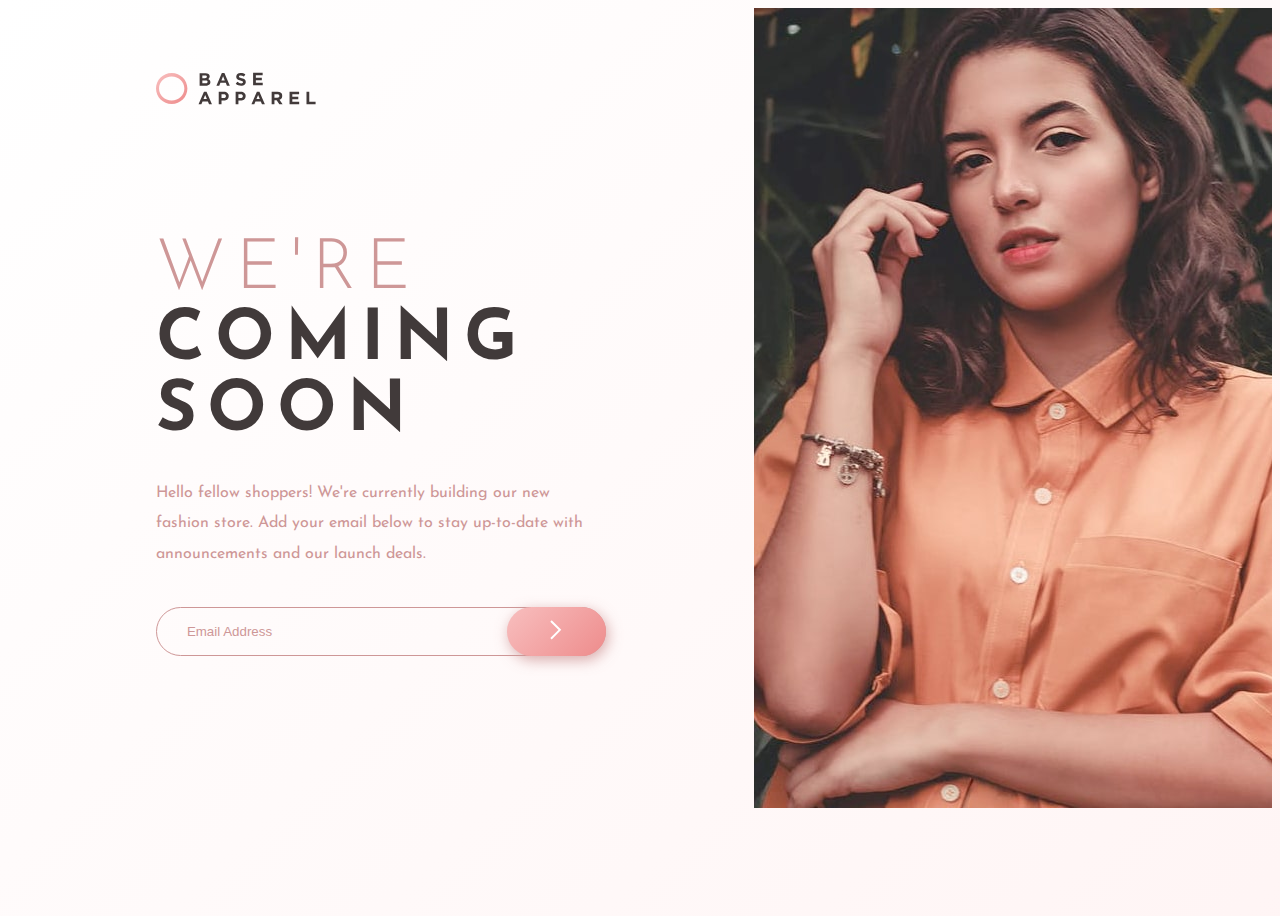
==== COMING SOON (ass5)/index.html @ bc5ec9ff "Add files via upload" ====
<!DOCTYPE html>
<html lang="en">
<head>
  <meta charset="UTF-8">
  <meta name="viewport" content="width=device-width, initial-scale=1.0">
  <title>Frontend Mentor | Base Apparel coming soon page</title>
  <link rel="icon" type="image/png" sizes="32x32" href="./images/favicon-32x32.png">
  <link rel="stylesheet" type="text/css" href="./css/normalize.css">
  <link rel="stylesheet" type="text/css" href="style.css">
</head>
<body>
  <div class="container">

    <header>
      <div class="logo">
        <a href="#" id="logo"><img src="./images/logo.svg" alt="Site logo"></a>
      </div>
    </header>

    <section class="hero-image">
      <picture>
        <source srcset="./images/hero-desktop.jpg" media="(min-width: 376px)">
        <img class="hero-mobile" src="./images/hero-mobile.jpg"  alt="Hero image for mobile"/>
      </picture>
  </section> 
    <main>
      <section class="form-intro">

        <div class="intro-text">

        <h1 class="title">
          <span>We're</span>
          <br/>
          coming
          <br/>
          soon
        </h1>
        <p class="description">Hello fellow shoppers! We're currently building our new fashion store.
        Add your email below to stay up-to-date with announcements and our launch deals.</p>

      </div> 

        <form class="signup-form" novalidate>
            <label for="email"></label>
            <input type="email" name="email" id="email" placeholder="Email Address">
            <span class="error-icon"><img src="./images/icon-error.svg" alt="Form validation error icon"></span>
            <button class="btn-submit" aria-label="Submit form"><img src="./images/icon-arrow.svg" alt="Form submit button arrow icon"></button>
            <p class="validation-message"></p>
        </form>

      </section>
    </main>
</div>
 
  <script src="script.js"></script>

  </body>
</html>
---- COMING SOON (ass5)/style.css ----
/* --- Fonts --- */

@import url("https://fonts.googleapis.com/css?family=Josefin+Sans:300,400,600&display=swap");

/* --- General --- */

* {
  box-sizing: border-box;
}

input, button {
  border: 0;
}

html {
  font-size: 62.5%; /* 1rem = 10px */
}

body {
  font-family: 'Josefin Sans', sans-serif;
  font-size: 1.6rem;
  font-weight: 400;
  background-image: linear-gradient(135deg, hsl(0, 0%, 100%), hsl(0, 100%, 98%));
}

.container {
  overflow: hidden;
}

/* --- Layout --- */

header, main {
  width: calc(100% - 3rem);
  margin: 0 auto;
}

/* --- Header --- */

header {
 padding-top: 4.2rem;
 padding-bottom: 4.2rem;
}

#logo img {
  width: 10rem;
}

.hero-image {
  margin-bottom: 6.6rem;
}

/* --- Form Intro Text --- */

.form-intro .intro-text {
  text-align: center;
}

.title {
  text-transform: uppercase;
  font-size: 4rem;
  letter-spacing: 5px;
  color: hsl(0, 6%, 24%);
  margin-bottom: 30px;
}

.title span {
  font-weight: 300;
  color: hsl(0, 36%, 70%);
}

.description {
  line-height: 1.9;
  color: hsl(0, 36%, 70%);
  margin-bottom: 38px;
}

/* --- Signup Form --- */

.signup-form {
  display: grid;
  grid-template-columns: 68% 10% 1fr;
  grid-template-rows: 1fr 1fr;
}

input[type="email"] {
  width: 100%;
  border: 0.5px solid hsl(0, 36%, 70%);
  padding: 16px 0 16px 30px;
  border-radius: 35px;
  grid-column: 1/4;
  grid-row: 1/2;
  background: transparent;
}

#email::placeholder {
  color: hsl(0, 36%, 70%);
}

#email.error {
  border: 2px solid hsl(0, 93%, 68%);
}

.btn-submit {
  background-image: linear-gradient(135deg, hsl(0, 80%, 86%), hsl(0, 74%, 74%));
  box-shadow: 2px 4px 14px hsla(0, 36%, 70%, 0.8);
  padding: 0;
  border-radius: 35px;
  grid-column: 3/4;
  grid-row: 1/2;
  cursor: pointer;
  position: relative;
  z-index: 1;
}

.btn-submit::before {
  position: absolute;
  content: "";
  top: 0;
  right: 0;
  bottom: 0;
  left: 0;
  border-radius: 35px;
  background-image: linear-gradient(135deg, hsl(2, 82%, 92%), hsl(359, 74%, 88%));
  z-index: -1;
  transition: opacity 0.5s linear;
  opacity: 0;
}

.btn-submit:hover::before {
  opacity: 1;
}

.btn-submit:hover {
  box-shadow: 2px 4px 14px hsl(0, 36%, 70%);
}

#email:focus, .btn-submit:focus {
  outline: thin dotted hsl(0, 36%, 70%);
  outline-offset: -2px;
}

.error-icon {
  display: none;
}

.error-icon.visible {
  display: inline;
  grid-column: 2/3;
  grid-row: 1;
  align-self: center;
}

.error-icon img {
  vertical-align: middle;
}

.validation-message {
  grid-column: 1/2;
  grid-row: 2/3;
  padding-left: 30px;
}


/* --- Media Queries --- */

@media (min-width: 611px) {

  body {
    background: linear-gradient(135deg, hsl(0, 0%, 100%), hsl(0, 100%, 98%));
  }

  .container {
    display: grid;
    grid-template-columns: 59% 41%;
    grid-template-rows: 1fr 4fr;
    min-height: 100vh;
    margin: 0 auto;
    background: url(../images/bg-pattern-desktop.svg);
    background-size: cover;
    background-position: center center;
  }

  header, main {
    max-width: 45rem;
    width: calc(100% - 8rem);
  }

  header {
    grid-column: 1 / 2;
    grid-row: 1 / 2;
    padding-top: 6.4rem;
  }

  #logo img {
    width: 16rem;
  }

  .hero-image {
    grid-column: 2;
    grid-row: 1 / 3;
    margin: 0;
    max-width: 100%;
  }

  main {
    grid-column: 1 / 2;
    grid-row: 2 / 3;
  }

  .form-intro .intro-text {
    text-align: left;
  }

  .title {
    font-size: 5rem;
    letter-spacing: 10px;
  }


@media (min-width: 1024px) {

  header, main{
    width: calc(100% - 10rem);
  }

  .title {
    font-size: 7rem;
  }
}

@media (min-width: 1280px) {
  header, main {
    width: calc(100% - 14rem);
  }
}

@media (min-width: 1440px) {

  header, main {
    width: calc(100% - 16.4rem);
  }
}
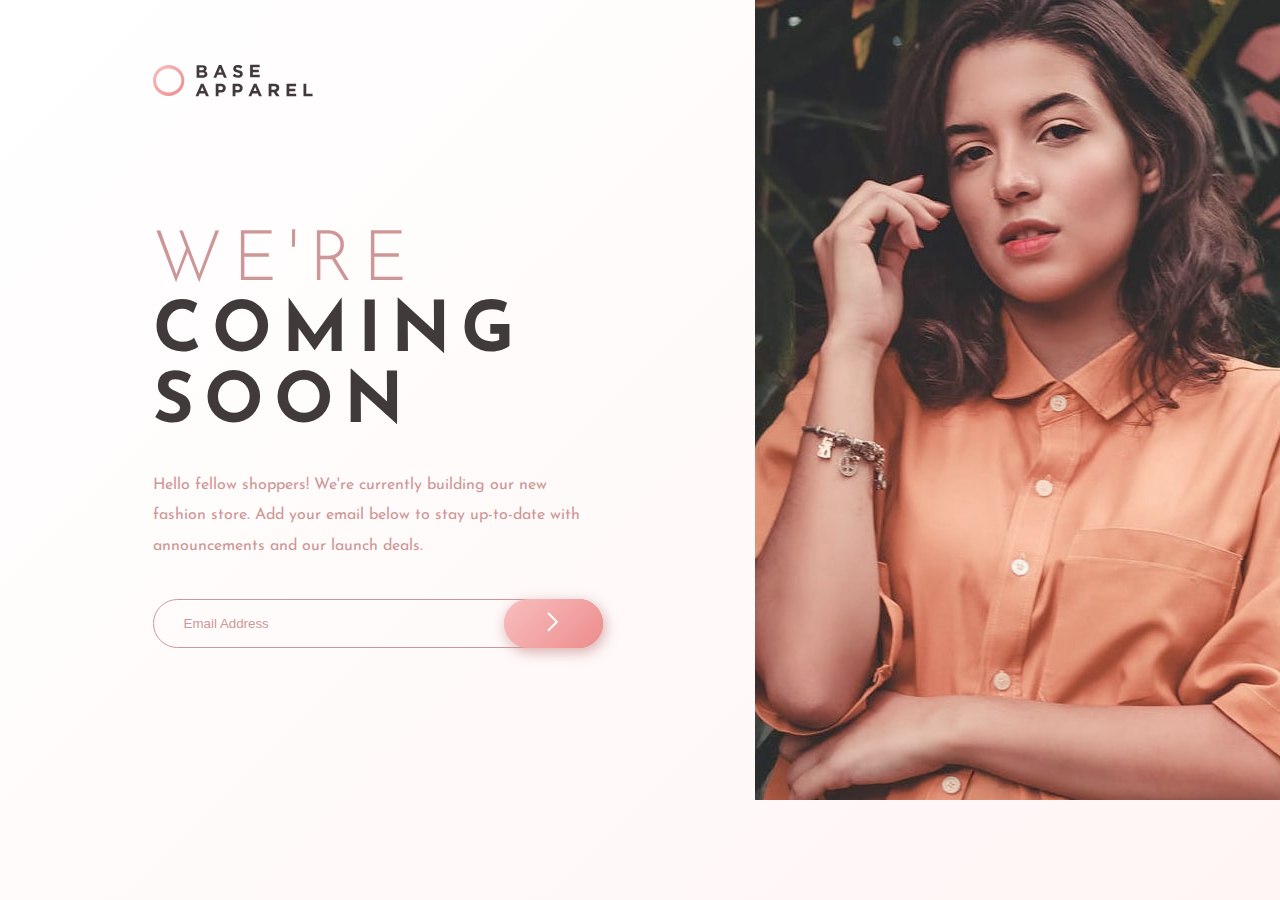
==== commit 1aba04b2: "Update index.html" ====
--- a/COMING SOON (ass5)/index.html
+++ b/COMING SOON (ass5)/index.html
@@ -20,9 +20,9 @@
     <section class="hero-image">
       <picture>
         <source srcset="./images/hero-desktop.jpg" media="(min-width: 376px)">
-        <img class="hero-mobile" src="./images/hero-mobile.jpg"  alt="Hero image for mobile"/>
+        <img class="hero-mobile" src="./images/hero-mobile.jpg" alt="Hero image for mobile">
       </picture>
-  </section> 
+  </section>
     <main>
       <section class="form-intro">
 
--- a/COMING SOON (ass5)/style.css
+++ b/COMING SOON (ass5)/style.css
@@ -8,12 +8,14 @@
   box-sizing: border-box;
 }
 
-input, button {
+input,
+button {
   border: 0;
 }
 
 html {
-  font-size: 62.5%; /* 1rem = 10px */
+  font-size: 62.5%;
+  /* 1rem = 10px */
 }
 
 body {
@@ -29,7 +31,19 @@
 
 /* --- Layout --- */
 
-header, main {
+body {
+  margin: 0;
+  padding: 0;
+}
+
+img.hero {
+  height: 100%;
+  width: 100%;
+  object-fit: cover;
+}
+
+header,
+main {
   width: calc(100% - 3rem);
   margin: 0 auto;
 }
@@ -37,8 +51,8 @@
 /* --- Header --- */
 
 header {
- padding-top: 4.2rem;
- padding-bottom: 4.2rem;
+  padding-top: 4.2rem;
+  padding-bottom: 4.2rem;
 }
 
 #logo img {
@@ -47,6 +61,9 @@
 
 .hero-image {
   margin-bottom: 6.6rem;
+  height: 100%;
+  width: 100%;
+  object-fit: cover;
 }
 
 /* --- Form Intro Text --- */
@@ -134,7 +151,8 @@
   box-shadow: 2px 4px 14px hsl(0, 36%, 70%);
 }
 
-#email:focus, .btn-submit:focus {
+#email:focus,
+.btn-submit:focus {
   outline: thin dotted hsl(0, 36%, 70%);
   outline-offset: -2px;
 }
@@ -180,7 +198,8 @@
     background-position: center center;
   }
 
-  header, main {
+  header,
+  main {
     max-width: 45rem;
     width: calc(100% - 8rem);
   }
@@ -200,6 +219,9 @@
     grid-row: 1 / 3;
     margin: 0;
     max-width: 100%;
+    height: 100%;
+    width: 100%;
+    object-fit: cover;
   }
 
   main {
@@ -217,26 +239,31 @@
   }
 
 
-@media (min-width: 1024px) {
-
-  header, main{
-    width: calc(100% - 10rem);
-  }
-
-  .title {
-    font-size: 7rem;
-  }
-}
-
-@media (min-width: 1280px) {
-  header, main {
-    width: calc(100% - 14rem);
-  }
-}
-
-@media (min-width: 1440px) {
-
-  header, main {
-    width: calc(100% - 16.4rem);
-  }
-}
+  @media (min-width: 1024px) {
+
+    header,
+    main {
+      width: calc(100% - 10rem);
+    }
+
+    .title {
+      font-size: 7rem;
+    }
+  }
+
+  @media (min-width: 1280px) {
+
+    header,
+    main {
+      width: calc(100% - 14rem);
+    }
+  }
+
+  @media (min-width: 1440px) {
+
+    header,
+    main {
+      width: calc(100% - 16.4rem);
+    }
+  }
+}
